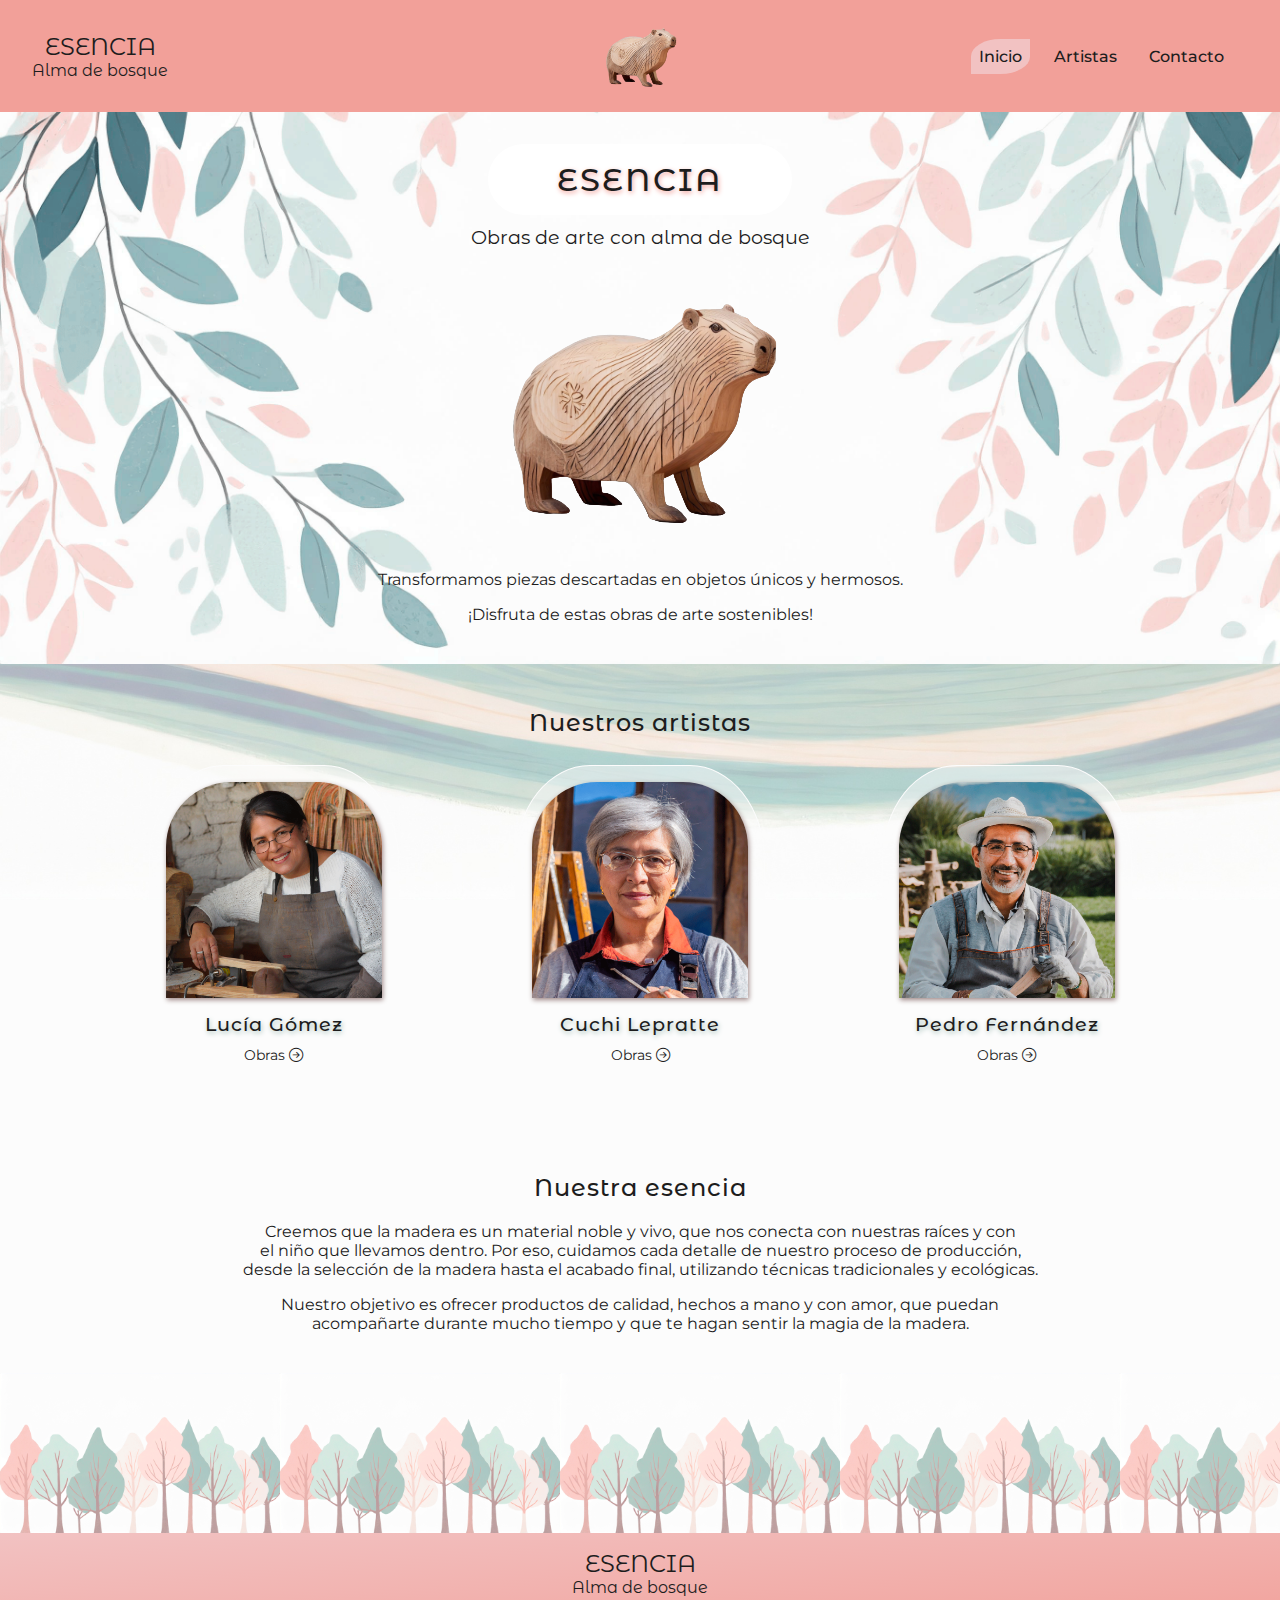
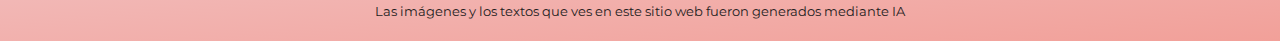
==== index.html @ 6567524f "Mejoras en card de artistas en index" ====
<!DOCTYPE html>
<html lang="es">

<head>
  <meta charset="UTF-8" />
  <meta name="viewport" content="width=device-width, initial-scale=1.0" />
  <title>Esencia | Obras de arte con alma de bosque</title>
  <meta name="theme-color" content="#f2a099"/>
  <meta name="description"
    content="Obras de arte realizadas en madera, creadas por artistas con gran compromiso social y ambiental">
  <meta name="keywords"
    content="esencia, alma de bosque, arte, madera, obras de arte en madera, artistas, cuchi lepratte, lucia gomez, pedro fernandez, madera recuperada, madera reciclada, compromiso con el ambiente, ecología"/>
  <!-- Open Graph -->
  <meta property="og:title" content="Esencia | Obras de arte con alma de bosque"/>
  <meta property="og:description"
    content="Obras de arte realizadas en madera, creadas por artistas con gran compromiso social y ambiental"/>
  <meta property="og:type" content="website" />
  <meta property="og:url" content="" />
  <!-- favicon -->
  <link rel="icon" href="./assets/favicon.ico" type="image/x-icon" />
  <!-- Fuentes -->
  <link rel="preconnect" href="https://fonts.googleapis.com" />
  <link rel="preconnect" href="https://fonts.gstatic.com" crossorigin />
  <link
    href="https://fonts.googleapis.com/css2?family=Montserrat+Alternates:ital,wght@0,100;0,200;0,300;0,400;0,500;0,600;0,700;0,800;0,900;1,100;1,200;1,300;1,400;1,500;1,600;1,700;1,800;1,900&family=Montserrat:ital,wght@0,100..900;1,100..900&display=swap"
    rel="stylesheet" />
  <link rel="stylesheet" href="https://cdn.jsdelivr.net/npm/bootstrap-icons@1.11.3/font/bootstrap-icons.min.css" />
  <!-- CSS -->
  <link rel="stylesheet" href="./css/style.css" />
</head>

<body>
  <!-- Encabezado -->
  <header class="nav">
    <div class="nav-logo-box">
      <a class="nav-logo" href="index.html">
        <span class="nav-logo-marca">ESENCIA</span>
        <span class="nav-logo-slogan">Alma de bosque</span>
      </a>
    </div>
    <!-- Carpincho - Visible solo en md -->
    <img class="nav-carpincho" src="./assets/carpincho2.png" alt="Carpincho de madera" />
    <!-- Encabezado - Menú -->
    <div class="nav-menu-box">
      <div>
        <i class="bi bi-list nav-menu-icon"></i>
        <ul class="nav-menu">
          <li class="nav-menu-item active">
            <a href="index.html">Inicio</a>
          </li>
          <li class="nav-menu-item nav-menu-artistas">
            Artistas
            <ul class="nav-artistas">
              <li class="nav-artistas-item">
                <a href="./pages/luciagomez.html">Lucía Gómez</a>
              </li>
              <li class="nav-artistas-item">
                <a href="./pages/cuchilepratte.html">Cuchi Lepratte</a>
              </li>
              <li class="nav-artistas-item">
                <a href="./pages/pedrofernandez.html">Pedro Fernández</a>
              </li>
            </ul>
          </li>
          <li class="nav-menu-item">
            <a class="" href="./pages/contacto.html">Contacto</a>
          </li>
        </ul>
      </div>
    </div>
  </header>
  <!-- Fin Encabezado -->

  <main>
    <!-- Portada - Logo + carpincho -->
    <section class="index-hero">
      <!-- Logo - Presentación -->
      <h1 class="index-hero-marca">ESENCIA</h1>
      <p class="index-hero-slogan">Obras de arte con alma de bosque</p>
      <img src="./assets/carpincho2.png" alt="Carpincho de madera" class="index-hero-img" />
      <p>Transformamos piezas descartadas en objetos únicos y hermosos.</p>
      <p>¡Disfruta de estas obras de arte sostenibles!</p>
    </section>


    <!-- Nuestros Artistas -->
    <section class="artistas">
      <h2 class="">Nuestros artistas</h2>
      <div class="artistas-container">
        <div class="artista">
          <a href="./pages/luciagomez.html">
            <img src="./assets/artistaLuciaGomez.png" class="artista-img" alt="Retrato de la artista Lucía Gómez" />
            <h3 class="artista-nombre">Lucía Gómez</h3>
            <span class="artista-ver">Obras <i class="bi bi-arrow-right-circle"></i></span>
          </a>
        </div>
        <div class="artista">
          <a href="./pages/cuchilepratte.html">
            <img src="./assets/artistaCuchiLepratte.png" class="artista-img"
              alt="Retrato de la artista Cuchi Lepratte" />
            <h3 class="artista-nombre">Cuchi Lepratte</h3>
            <span class="artista-ver">Obras <i class="bi bi-arrow-right-circle"></i></span>
          </a>
        </div>
        <div class="artista">
          <a href="./pages/pedrofernandez.html ">
            <img src="./assets/artistaPedroFernandez.png" class="artista-img" alt="Retrato de Pedro Fernández" />
            <h3 class="artista-nombre">Pedro Fernández</h3>
            <span class="artista-ver">Obras <i class="bi bi-arrow-right-circle"></i></span>
          </a>
        </div>
      </div>
    </section>

    <!-- Nuestra esencia -->
    <section class="index-esencia">
      <h2>Nuestra esencia</h2>
      <article class="esencia-text-box">
        <p>
          Creemos que la madera es un material noble y vivo, que nos conecta con
          nuestras raíces y con el niño que llevamos dentro. Por eso, cuidamos
          cada detalle de nuestro proceso de producción, desde la selección de
          la madera hasta el acabado final, utilizando técnicas tradicionales y
          ecológicas.
        </p>
        <p>
          Nuestro objetivo es ofrecer productos de calidad, hechos a mano y con
          amor, que puedan acompañarte durante mucho tiempo y que te hagan
          sentir la magia de la madera.
        </p>
      </article>
    </section>
  </main>
  <!-- Footer -->
  <footer class="footer">
    <div class="footer-arboleda" src="./assets/arboles.png" alt="Arboleda"></div>
    <div class="footer-logo">
      <a href="index.html">
        <span class="footer-logo-marca">ESENCIA</span>
        <span class="footer-logo-slogan">Alma de bosque</span>
      </a>
      <p>
        Las imágenes y los textos que ves en este sitio web fueron generados
        mediante IA
      </p>
    </div>
  </footer>
</body>

</html>
---- css/style.css ----
@charset "UTF-8";
/* Variables */
/* Colores */
/* Fuentes */
/* Sombras */
.contacto-form .button, .contacto-form, .contacto-img, .acceso-artista:hover, .acceso-artista-img, .obras .obra-img, .artista-hero .artista-img, .artistas .artista:hover, .artistas .artistas-container .artista-img {
  box-shadow: 1px 2px 5px #9e8786;
}

/* Padding */
.contacto, .acceso, .artista-descripcion, .artista-hero, .index-esencia, .artistas, .index-hero {
  padding: 2em;
}

/* Flexbox */
/* fin variables */
/* REset */
* {
  box-sizing: border-box;
  margin: 0;
  padding: 0;
}

body {
  font-family: Montserrat, sans-serif;
  background-color: #fcfcfc;
  color: #1d1d1d;
}

a {
  text-decoration: none;
  color: #1d1d1d;
}

li {
  list-style-type: none;
}

img {
  width: 100%;
}

/* fin Reset */
h1 {
  font-family: "Montserrat Alternates", sans-serif;
  font-size: 2em;
  letter-spacing: 2px;
  font-weight: 500;
  text-shadow: 1px 2px 5px #f2a099;
  padding: 0.5em 1em;
}

h2 {
  font-family: "Montserrat Alternates", sans-serif;
  font-size: 1.5em;
  letter-spacing: 1px;
  font-weight: 500;
  padding: 0.5em;
}

h3 {
  font-family: "Montserrat Alternates", sans-serif;
  font-size: 1.2em;
  letter-spacing: 1px;
  font-weight: 500;
  padding: 0.5em;
  text-shadow: 1px 2px 5px #a4bfb8;
}

p {
  font-family: Montserrat, sans-serif;
  font-size: 1em;
  letter-spacing: 0;
  font-weight: normal;
  max-width: 80ch;
  text-align: center;
  text-wrap: balance;
  margin-inline: auto;
  padding: 0.5em;
}

.nav {
  background-color: #f2a099;
  display: grid;
  align-items: center;
  grid-template-columns: repeat(2, 1fr);
  padding: 1em;
}
.nav-logo {
  text-align: center;
  float: left;
  margin-left: 1em;
}
.nav-logo-marca {
  font-family: "Montserrat Alternates", sans-serif;
  font-size: 1.5em;
  display: block;
}
.nav-logo-slogan {
  font-family: "Montserrat Alternates", sans-serif;
}
.nav-carpincho {
  display: none;
}
.nav-menu-box {
  display: flex;
  flex-direction: row;
  flex-wrap: wrap;
  justify-content: end;
  gap: 2em;
  width: 100%;
}
.nav-menu-box > div {
  width: max-content;
  position: relative;
  margin-right: 1em;
}
.nav-menu-icon {
  font-size: 2.5em;
  cursor: pointer;
}
.nav-menu {
  border: #fcfcfc 1px solid;
  border-radius: 10px;
  background-color: #f2c2c2;
  padding: 1em;
  display: none;
  flex-direction: column;
  gap: 1em;
  position: absolute;
  top: 1.5em;
  right: 1em;
  z-index: 100;
  width: 200px;
}
.nav-menu .nav-artistas-item {
  font-size: 0.9em;
  padding: 0.5em;
}
.nav .nav-menu-item:not(.active) a:hover,
.nav .nav-artistas-item:not(.active) a:hover {
  text-decoration: underline;
  text-underline-offset: 5px;
  text-decoration-thickness: 4px;
  text-decoration-color: #f2a099;
}

.nav-menu-box > div:hover .nav-menu {
  display: flex;
}

/* fin Header-Menu */
.footer {
  text-align: center;
}
.footer-arboleda {
  height: 10em;
  background-image: url(../assets/arboles.png);
  background-size: contain;
  background-repeat: repeat;
}
.footer-logo {
  background: linear-gradient(to bottom right, #f2c2c2, #f2a099);
  padding: 1em;
  /* Fin Footer - Logo */
}
.footer-logo-marca {
  font-family: "Montserrat Alternates", sans-serif;
  font-size: 1.5em;
  display: block;
}
.footer-logo-slogan {
  font-family: "Montserrat Alternates", sans-serif;
}
.footer-logo > p {
  font-size: 0.8em;
  padding-top: 0.5em;
}

/* Fin Footer */
/* Index */
.index-hero {
  background-image: url(../assets/fondoRamas.png);
  background-size: cover;
  background-position: bottom;
  text-align: center;
}
.index-hero-marca {
  background-color: white;
  border-radius: 50px;
  width: 25%;
  min-width: 250px;
  margin-inline: auto;
}
.index-hero-slogan {
  font-family: "Montserrat Alternates", sans-serif;
  font-size: 1.2em;
  padding: 0.5em;
}
.index-hero-img {
  width: 300px;
  max-width: 300px;
  margin-inline: auto;
}

.index-hero-img:hover {
  transform: rotate(360deg);
  transition-duration: 0.8s;
}

/* fin Index-Main */
.artistas {
  background-image: url(../assets/fondoMadera.jpg);
  background-size: cover;
  background-attachment: fixed;
  background-position: center;
  text-align: center;
}
.artistas .artistas-container {
  display: flex;
  flex-wrap: wrap;
  justify-content: space-evenly;
  gap: 1em;
  padding: 1em;
  max-width: 1400px;
  margin-inline: auto;
}
.artistas .artistas-container .artista {
  padding: 1em;
  border: 1px solid #fcfcfc;
  background-color: rgba(252, 252, 252, 0.5);
  border-top-left-radius: 30%;
  border-top-right-radius: 30%;
  max-width: 250px;
}
.artistas .artistas-container .artista-img {
  border-top-left-radius: 30%;
  border-top-right-radius: 30%;
}
.artistas .artistas-container .artista-ver {
  font-size: 0.9em;
}

/* fin Index Nuestros Artistas */
.index-esencia {
  text-align: center;
}

/* fin Index - Nuestra esencia */
/* Páginas artistas */
.artista-hero {
  background-image: url(../assets/fondoHojas.png);
  background-size: cover;
}
.artista-hero .artista {
  display: flex;
  flex-direction: column;
  align-items: center;
  text-align: center;
  min-width: 300px;
  max-width: 450px;
  padding: 1em;
  margin: 80px auto 0 auto;
  border-radius: 24px;
  background-color: rgba(164, 191, 184, 0.15);
  backdrop-filter: blur(3px);
  border: 1.5px solid rgba(164, 191, 184, 0.1);
}
.artista-hero .artista-img {
  max-width: 100%;
  object-fit: cover;
  margin: -100px 0 30px 0;
  border-radius: 100%;
}
.artista-hero .artista-datos {
  padding-bottom: 1em;
}
.artista-hero .artista-datos-nombre {
  padding: 0;
}
.artista-hero .artista-datos-contacto {
  padding-top: 1em;
}
.artista-hero .artista-datos-contacto span {
  color: #a4bfb8;
  font-size: 1.2em;
}
.artista-hero .artista-datos-contacto li {
  padding: 0.5em;
}

/* Fin Artista Hero */
.artista-descripcion p {
  padding: 8px;
}

/* Fin Artista descripción */
.obras {
  margin-inline: auto;
  padding: 2em 0;
  width: 100%;
  text-align: center;
}
.obras-container {
  display: flex;
  flex-wrap: wrap;
  justify-content: center;
  gap: 4vw;
  background: radial-gradient(#fcfcfc, #f2f2f2, #a4bfb8);
  padding: 32px 0;
  border-radius: 16px;
}
.obras .obra {
  position: relative;
  max-width: 300px;
  max-height: 300px;
}
.obras .obra-img {
  width: 100%;
  border-radius: 8px;
  view-timeline-name: --image;
  view-timeline-axis: block;
  animation-timeline: --image;
  animation-name: show-obras;
  animation-range: entry 25% cover 30%;
  animation-fill-mode: both;
}
.obras .obra-datos {
  width: 100%;
  text-align: center;
  background-color: rgba(242, 160, 153, 0.7);
  position: absolute;
  bottom: -20px;
  padding: 0.5em;
  color: #fcfcfc;
  display: block;
  opacity: 0;
  border-radius: 8px;
  transition: all 0.5 ease-in-out;
}
.obras .obra:hover .obra-datos {
  opacity: 1;
  display: block;
  bottom: 0;
  transition-duration: 0.5s;
}

@keyframes show-obras {
  from {
    opacity: 0;
    scale: 25%;
  }
  to {
    opacity: 1;
    scale: 100%;
  }
}
/* Fin Galería de obras */
.acceso {
  text-align: center;
}
.acceso-box {
  margin-inline: auto;
  padding: 1em;
  min-width: 300px;
  max-width: 600px;
  display: flex;
  flex-wrap: wrap;
  justify-content: space-around;
  gap: 1em;
}
.acceso-artista {
  max-width: 200px;
  padding: 1em;
  border-top-left-radius: 30%;
  border-top-right-radius: 30%;
}
.acceso-artista-img {
  width: 100%;
  border-radius: 100%;
}

/* Fin Acceso a otros artistas */
/* Fin Página Artistas */
/* Página Contacto */
.contacto {
  background-image: url(../assets/fondoRamas.png);
  background-size: contain;
  background-repeat: no-repeat;
  display: flex;
  flex-direction: column;
  align-items: center;
  gap: 2em;
  padding: 1em;
}
.contacto-img {
  border-radius: 100%;
  max-width: 250px;
}
.contacto-img:hover {
  transform: rotate(360deg);
  transition-duration: 1s;
}
.contacto-redes {
  display: flex;
  flex-direction: column;
  justify-content: space-around;
  gap: 0.5em;
}
.contacto-redes .bi {
  color: #a4bfb8;
}
.contacto-form {
  display: flex;
  flex-direction: column;
  padding: 1em;
  background-color: #fcfcfc;
  border: 1px solid #a4bfb8;
  border-radius: 5px;
  min-width: 300px;
}
.contacto-form label {
  display: block;
  padding: 8px 0 8px 0;
}
.contacto-form input {
  border: 1px solid #a4bfb8;
  min-width: 80px;
  width: 100%;
  padding: 8px;
}
.contacto-form input:focus {
  outline: 1px solid #54726a;
}
.contacto-form textarea {
  border: 1px solid #a4bfb8;
  width: 100%;
  min-height: 124px;
  padding: 8px;
}
.contacto-form textarea:focus {
  outline: 1px solid #54726a;
}
.contacto-form .button {
  height: 32px;
  background-color: #a4bfb8;
  border: none;
  margin: 16px auto 8px auto;
  width: 50%;
}

/* Fin Página Contacto */
@media (min-width: 768px) {
  .nav {
    grid-template-columns: 3fr 1fr 3fr;
  }
  .nav-carpincho {
    display: block;
    width: 80px;
    justify-self: center;
  }
  .nav-menu-icon {
    display: none;
  }
  .nav-menu {
    border: none;
    border-radius: 0;
    background-color: inherit;
    padding: 0;
    display: flex;
    flex-direction: row;
    align-items: center;
    justify-content: flex-end;
    position: relative;
    top: 0;
    right: 0;
    align-self: start;
    margin-right: 1em;
    font-weight: 500;
  }
  .nav-menu-item {
    padding: 8px;
    margin-inline: auto;
  }
  .nav-menu-item a {
    background-color: transparent;
  }
  .nav .nav-artistas {
    display: none;
    font-size: 1rem;
    padding: 8px;
    flex-direction: column;
    position: absolute;
    gap: 8px;
    background-color: #f2a099;
    border: 1px solid #f2c2c2;
    border-radius: 10%;
    width: max-content;
  }
  .nav .nav-artistas-item {
    padding: 4px;
  }
  .active {
    background-color: #f2c2c2;
    border-top-left-radius: 50%;
    border-bottom-right-radius: 50%;
  }
  .nav-menu-item,
  .nav-artistas-item {
    position: relative;
  }
  .nav-menu-item:not(.active):hover::before,
  .nav-artistas-item:not(.active):hover::before {
    content: "";
    position: absolute;
    bottom: 0;
    left: 0;
    right: 0;
    margin-inline: auto;
    border-bottom: 3px solid #f2c2c2;
    width: 100%;
  }
  .nav-menu-artistas:hover .nav-artistas {
    display: flex;
  }
  /* Fin Nav - Menú */
  /* Fin Header*/
  /* Página Artistas */
  .artista-hero .artista {
    flex-direction: row;
    width: max-content;
    min-width: 600px;
    max-width: 800px;
    padding: 24px;
    margin: 0 auto;
    position: relative;
    left: 40px;
  }
  .artista-hero .artista-img {
    max-width: 300px;
    margin: 0 0 0 -80px;
    border-radius: 24px;
  }
  .artista-hero .artista-datos {
    padding: 0 24px 0 24px;
    text-align: start;
  }
  .obras-container {
    width: 80vw;
    padding: 32px;
    margin: 0 auto;
  }
  .contacto {
    background-size: cover;
    background-position: bottom;
  }
}

/*# sourceMappingURL=style.css.map */
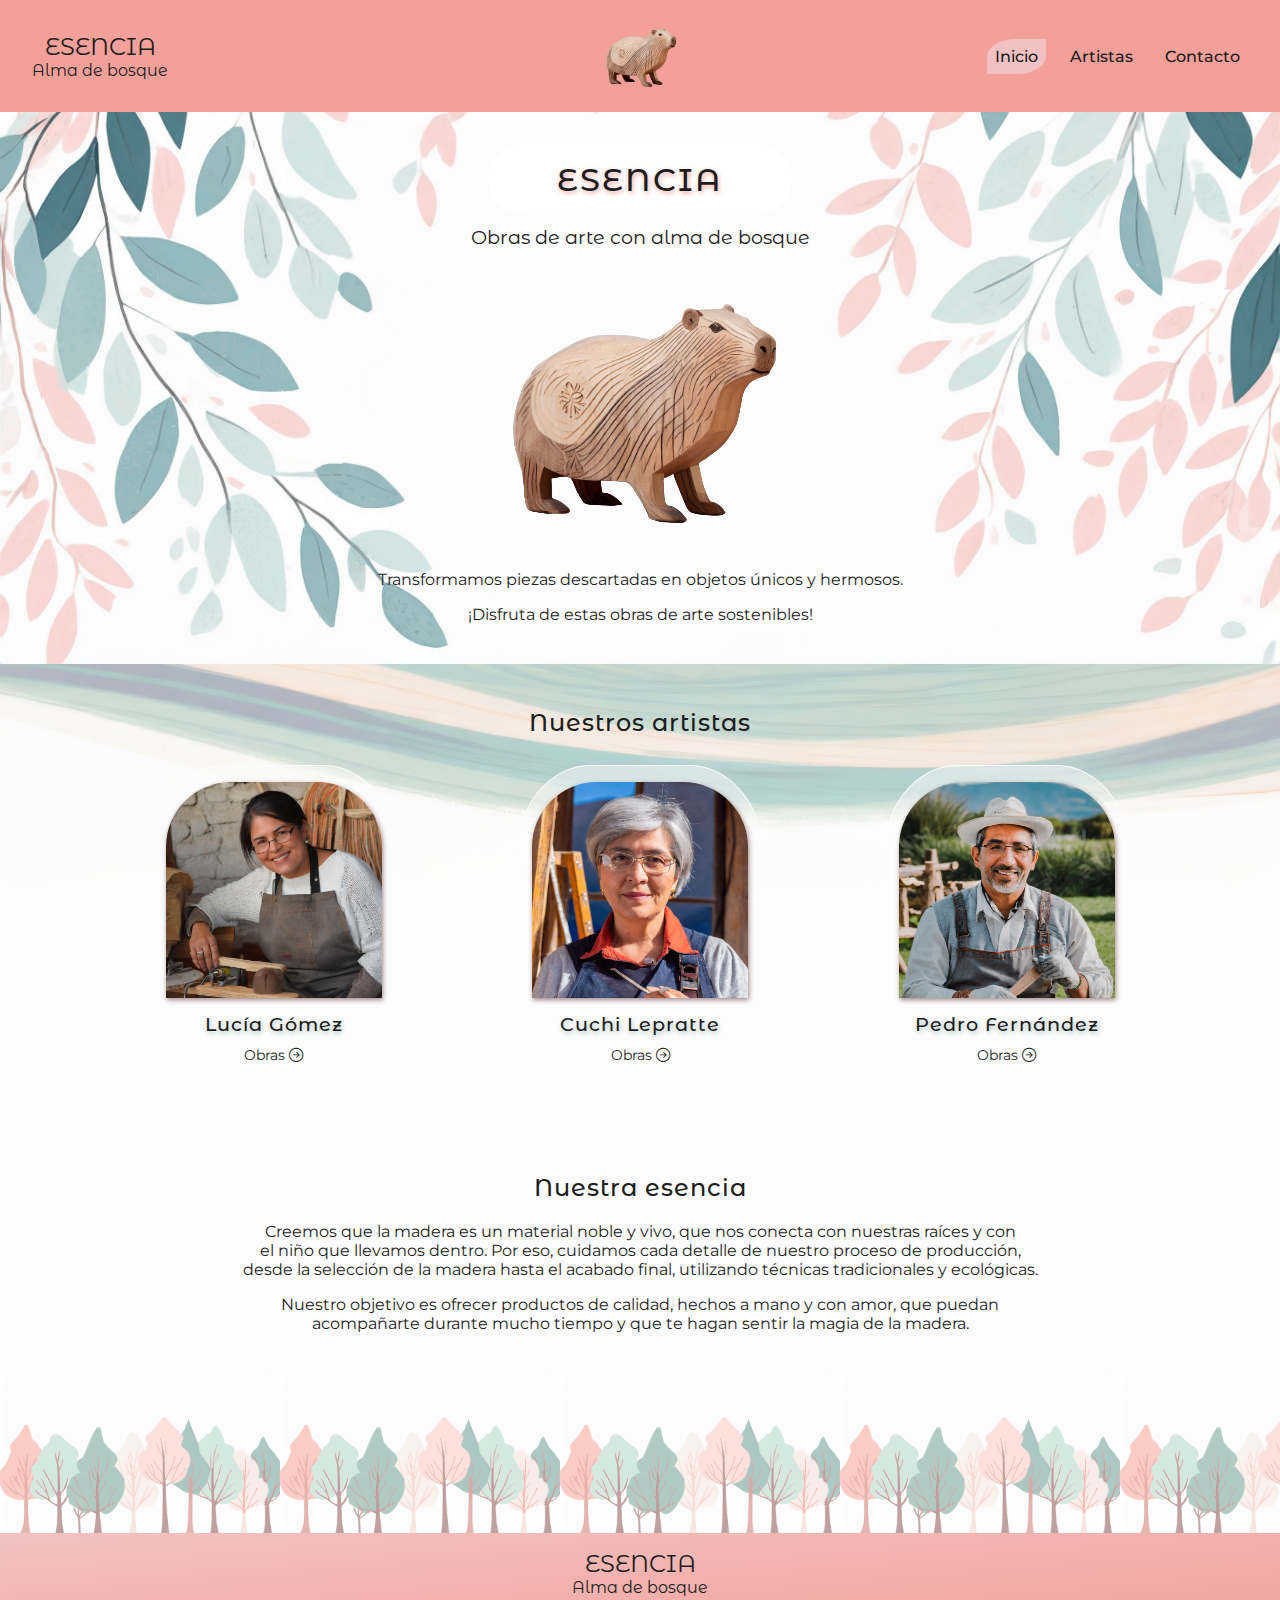
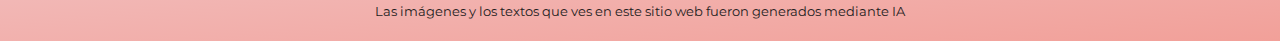
==== commit 74b3f2b9: "Se modificó el menú en versión mobile" ====
--- a/index.html
+++ b/index.html
@@ -42,8 +42,9 @@
     <img class="nav-carpincho" src="./assets/carpincho2.png" alt="Carpincho de madera" />
     <!-- Encabezado - Menú -->
     <div class="nav-menu-box">
-      <div>
-        <i class="bi bi-list nav-menu-icon"></i>
+        <label class="bi bi-list nav-menu-icon" for="menu">
+        </label>
+        <input type="checkbox" id="menu" class="nav-menu-show">
         <ul class="nav-menu">
           <li class="nav-menu-item active">
             <a href="index.html">Inicio</a>
@@ -66,7 +67,6 @@
             <a class="" href="./pages/contacto.html">Contacto</a>
           </li>
         </ul>
-      </div>
     </div>
   </header>
   <!-- Fin Encabezado -->
--- a/css/style.css
+++ b/css/style.css
@@ -110,14 +110,15 @@
   gap: 2em;
   width: 100%;
 }
-.nav-menu-box > div {
-  width: max-content;
-  position: relative;
-  margin-right: 1em;
-}
 .nav-menu-icon {
   font-size: 2.5em;
   cursor: pointer;
+}
+.nav-menu-show {
+  display: none;
+}
+.nav-menu-show:checked + .nav-menu {
+  display: flex;
 }
 .nav-menu {
   border: #fcfcfc 1px solid;
@@ -128,8 +129,8 @@
   flex-direction: column;
   gap: 1em;
   position: absolute;
-  top: 1.5em;
-  right: 1em;
+  top: 3.5em;
+  right: 0.5em;
   z-index: 100;
   width: 200px;
 }
@@ -143,10 +144,6 @@
   text-underline-offset: 5px;
   text-decoration-thickness: 4px;
   text-decoration-color: #f2a099;
-}
-
-.nav-menu-box > div:hover .nav-menu {
-  display: flex;
 }
 
 /* fin Header-Menu */
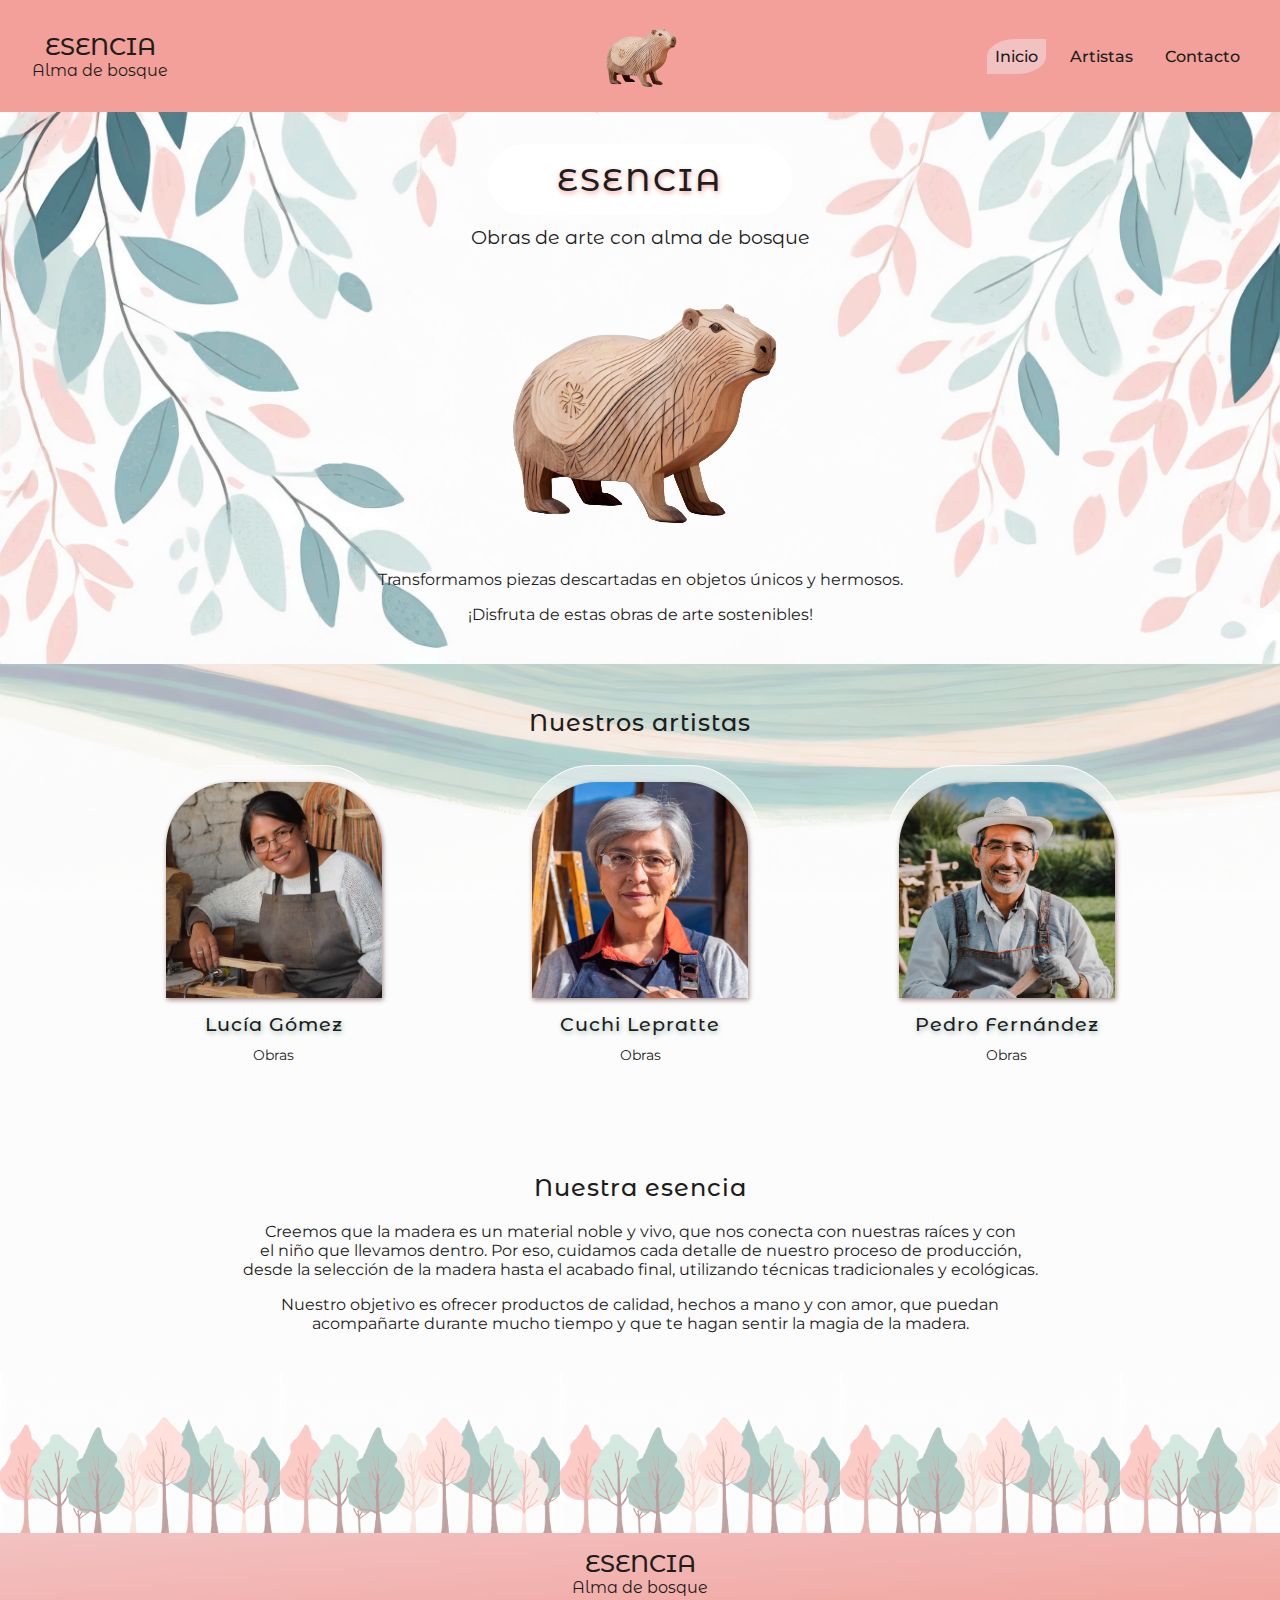
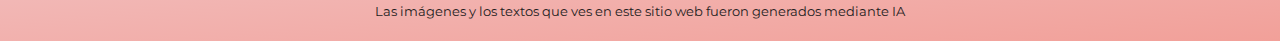
==== commit e174c9c0: "Se optimizaron imágenes. Se agregaron iconos svg" ====
--- a/index.html
+++ b/index.html
@@ -2,31 +2,30 @@
 <html lang="es">
 
 <head>
-  <meta charset="UTF-8" />
-  <meta name="viewport" content="width=device-width, initial-scale=1.0" />
+  <meta charset="UTF-8">
+  <meta name="viewport" content="width=device-width, initial-scale=1.0">
   <title>Esencia | Obras de arte con alma de bosque</title>
-  <meta name="theme-color" content="#f2a099"/>
+  <meta name="theme-color" content="#f2a099">
   <meta name="description"
     content="Obras de arte realizadas en madera, creadas por artistas con gran compromiso social y ambiental">
   <meta name="keywords"
-    content="esencia, alma de bosque, arte, madera, obras de arte en madera, artistas, cuchi lepratte, lucia gomez, pedro fernandez, madera recuperada, madera reciclada, compromiso con el ambiente, ecología"/>
+    content="esencia, alma de bosque, arte, madera, obras de arte en madera, artistas, cuchi lepratte, lucia gomez, pedro fernandez, madera recuperada, madera reciclada, compromiso con el ambiente, ecología">
   <!-- Open Graph -->
-  <meta property="og:title" content="Esencia | Obras de arte con alma de bosque"/>
+  <meta property="og:title" content="Esencia | Obras de arte con alma de bosque">
   <meta property="og:description"
-    content="Obras de arte realizadas en madera, creadas por artistas con gran compromiso social y ambiental"/>
-  <meta property="og:type" content="website" />
-  <meta property="og:url" content="" />
+    content="Obras de arte realizadas en madera, creadas por artistas con gran compromiso social y ambiental">
+  <meta property="og:type" content="website">
+  <meta property="og:url" content="">
   <!-- favicon -->
-  <link rel="icon" href="./assets/favicon.ico" type="image/x-icon" />
+  <link rel="icon" href="./assets/favicon.ico" type="image/x-icon">
   <!-- Fuentes -->
-  <link rel="preconnect" href="https://fonts.googleapis.com" />
-  <link rel="preconnect" href="https://fonts.gstatic.com" crossorigin />
+  <link rel="preconnect" href="https://fonts.googleapis.com">
+  <link rel="preconnect" href="https://fonts.gstatic.com" crossorigin>
   <link
     href="https://fonts.googleapis.com/css2?family=Montserrat+Alternates:ital,wght@0,100;0,200;0,300;0,400;0,500;0,600;0,700;0,800;0,900;1,100;1,200;1,300;1,400;1,500;1,600;1,700;1,800;1,900&family=Montserrat:ital,wght@0,100..900;1,100..900&display=swap"
-    rel="stylesheet" />
-  <link rel="stylesheet" href="https://cdn.jsdelivr.net/npm/bootstrap-icons@1.11.3/font/bootstrap-icons.min.css" />
+    rel="stylesheet">
   <!-- CSS -->
-  <link rel="stylesheet" href="./css/style.css" />
+  <link rel="stylesheet" href="./css/style.css">
 </head>
 
 <body>
@@ -39,34 +38,37 @@
       </a>
     </div>
     <!-- Carpincho - Visible solo en md -->
-    <img class="nav-carpincho" src="./assets/carpincho2.png" alt="Carpincho de madera" />
+    <img class="nav-carpincho" src="./assets/img/carpincho2.png" alt="Carpincho de madera">
     <!-- Encabezado - Menú -->
     <div class="nav-menu-box">
-        <label class="bi bi-list nav-menu-icon" for="menu">
-        </label>
-        <input type="checkbox" id="menu" class="nav-menu-show">
-        <ul class="nav-menu">
-          <li class="nav-menu-item active">
-            <a href="index.html">Inicio</a>
-          </li>
-          <li class="nav-menu-item nav-menu-artistas">
-            Artistas
-            <ul class="nav-artistas">
-              <li class="nav-artistas-item">
-                <a href="./pages/luciagomez.html">Lucía Gómez</a>
-              </li>
-              <li class="nav-artistas-item">
-                <a href="./pages/cuchilepratte.html">Cuchi Lepratte</a>
-              </li>
-              <li class="nav-artistas-item">
-                <a href="./pages/pedrofernandez.html">Pedro Fernández</a>
-              </li>
-            </ul>
-          </li>
-          <li class="nav-menu-item">
-            <a class="" href="./pages/contacto.html">Contacto</a>
-          </li>
-        </ul>
+      <input type="checkbox" id="menu" class="nav-menu-show">
+      <label class="nav-menu-icon" for="menu">
+        <span class="linea-1"></span>
+        <span class="linea-2"></span>
+        <span class="linea-3"></span>
+      </label>
+      <ul class="nav-menu">
+        <li class="nav-menu-item active">
+          <a href="index.html">Inicio</a>
+        </li>
+        <li class="nav-menu-item nav-menu-artistas">
+          Artistas
+          <ul class="nav-artistas">
+            <li class="nav-artistas-item">
+              <a href="./pages/luciagomez.html">Lucía Gómez</a>
+            </li>
+            <li class="nav-artistas-item">
+              <a href="./pages/cuchilepratte.html">Cuchi Lepratte</a>
+            </li>
+            <li class="nav-artistas-item">
+              <a href="./pages/pedrofernandez.html">Pedro Fernández</a>
+            </li>
+          </ul>
+        </li>
+        <li class="nav-menu-item">
+          <a class="" href="./pages/contacto.html">Contacto</a>
+        </li>
+      </ul>
     </div>
   </header>
   <!-- Fin Encabezado -->
@@ -77,11 +79,10 @@
       <!-- Logo - Presentación -->
       <h1 class="index-hero-marca">ESENCIA</h1>
       <p class="index-hero-slogan">Obras de arte con alma de bosque</p>
-      <img src="./assets/carpincho2.png" alt="Carpincho de madera" class="index-hero-img" />
+      <img src="./assets/img/carpincho2.png" alt="Carpincho de madera" class="index-hero-img">
       <p>Transformamos piezas descartadas en objetos únicos y hermosos.</p>
       <p>¡Disfruta de estas obras de arte sostenibles!</p>
     </section>
-
 
     <!-- Nuestros Artistas -->
     <section class="artistas">
@@ -89,22 +90,23 @@
       <div class="artistas-container">
         <div class="artista">
           <a href="./pages/luciagomez.html">
-            <img src="./assets/artistaLuciaGomez.png" class="artista-img" alt="Retrato de la artista Lucía Gómez" />
+            <img src="./assets/artistas/artistaLuciaGomez.png" class="artista-img"
+              alt="Retrato de la artista Lucía Gómez">
             <h3 class="artista-nombre">Lucía Gómez</h3>
             <span class="artista-ver">Obras <i class="bi bi-arrow-right-circle"></i></span>
           </a>
         </div>
         <div class="artista">
           <a href="./pages/cuchilepratte.html">
-            <img src="./assets/artistaCuchiLepratte.png" class="artista-img"
-              alt="Retrato de la artista Cuchi Lepratte" />
+            <img src="./assets/artistas/artistaCuchiLepratte.png" class="artista-img"
+              alt="Retrato de la artista Cuchi Lepratte">
             <h3 class="artista-nombre">Cuchi Lepratte</h3>
             <span class="artista-ver">Obras <i class="bi bi-arrow-right-circle"></i></span>
           </a>
         </div>
         <div class="artista">
           <a href="./pages/pedrofernandez.html ">
-            <img src="./assets/artistaPedroFernandez.png" class="artista-img" alt="Retrato de Pedro Fernández" />
+            <img src="./assets/artistas/artistaPedroFernandez.png" class="artista-img" alt="Retrato de Pedro Fernández">
             <h3 class="artista-nombre">Pedro Fernández</h3>
             <span class="artista-ver">Obras <i class="bi bi-arrow-right-circle"></i></span>
           </a>
@@ -114,18 +116,18 @@
 
     <!-- Nuestra esencia -->
     <section class="index-esencia">
-      <h2>Nuestra esencia</h2>
       <article class="esencia-text-box">
+        <h2>Nuestra esencia</h2>
         <p>
-          Creemos que la madera es un material noble y vivo, que nos conecta con
-          nuestras raíces y con el niño que llevamos dentro. Por eso, cuidamos
-          cada detalle de nuestro proceso de producción, desde la selección de
-          la madera hasta el acabado final, utilizando técnicas tradicionales y
-          ecológicas.
+          Creemos que la madera es un material noble y vivo, que nos conecta
+          con nuestras raíces y con el niño que llevamos dentro. Por eso,
+          cuidamos cada detalle de nuestro proceso de producción, desde la
+          selección de la madera hasta el acabado final, utilizando técnicas
+          tradicionales y ecológicas.
         </p>
         <p>
-          Nuestro objetivo es ofrecer productos de calidad, hechos a mano y con
-          amor, que puedan acompañarte durante mucho tiempo y que te hagan
+          Nuestro objetivo es ofrecer productos de calidad, hechos a mano y
+          con amor, que puedan acompañarte durante mucho tiempo y que te hagan
           sentir la magia de la madera.
         </p>
       </article>
@@ -133,7 +135,7 @@
   </main>
   <!-- Footer -->
   <footer class="footer">
-    <div class="footer-arboleda" src="./assets/arboles.png" alt="Arboleda"></div>
+    <div class="footer-arboleda"> </div>
     <div class="footer-logo">
       <a href="index.html">
         <span class="footer-logo-marca">ESENCIA</span>
--- a/css/style.css
+++ b/css/style.css
@@ -85,6 +85,7 @@
   align-items: center;
   grid-template-columns: repeat(2, 1fr);
   padding: 1em;
+  /* Flexbox */
 }
 .nav-logo {
   text-align: center;
@@ -94,6 +95,7 @@
 .nav-logo-marca {
   font-family: "Montserrat Alternates", sans-serif;
   font-size: 1.5em;
+  font-weight: 500;
   display: block;
 }
 .nav-logo-slogan {
@@ -111,28 +113,65 @@
   width: 100%;
 }
 .nav-menu-icon {
-  font-size: 2.5em;
   cursor: pointer;
+  width: 2em;
+  height: 2em;
+  position: relative;
+  display: flex;
+  flex-direction: column;
+  align-items: center;
+  justify-content: space-around;
+  gap: 0;
+}
+.nav-menu-icon span {
+  border-radius: 5px;
+  background-color: #1d1d1d;
+  display: block;
+  width: 100%;
+  height: 3px;
+  transform-origin: left;
+  animation-duration: 1s;
+  animation-fill-mode: forwards;
 }
 .nav-menu-show {
   display: none;
 }
-.nav-menu-show:checked + .nav-menu {
-  display: flex;
+.nav-menu-show:checked ~ .nav-menu-icon .linea-1 {
+  animation-name: linea1-animacion;
+}
+.nav-menu-show:checked ~ .nav-menu-icon > .linea-2 {
+  animation-name: linea2-animacion;
+}
+.nav-menu-show:checked ~ .nav-menu-icon > .linea-3 {
+  animation-name: linea3-animacion;
+}
+.nav-menu-show:checked ~ .nav-menu {
+  clip-path: polygon(0 0%, 100% 0, 100% 100%, 0% 100%);
+}
+.nav-menu-show:not(:checked) ~ .nav-menu-icon .linea-1 {
+  animation-name: linea1-animacion-close;
+}
+.nav-menu-show:not(:checked) ~ .nav-menu-icon > .linea-2 {
+  animation-name: linea2-animacion-close;
+}
+.nav-menu-show:not(:checked) ~ .nav-menu-icon > .linea-3 {
+  animation-name: linea3-animacion-close;
 }
 .nav-menu {
   border: #fcfcfc 1px solid;
   border-radius: 10px;
   background-color: #f2c2c2;
   padding: 1em;
-  display: none;
+  display: flex;
   flex-direction: column;
   gap: 1em;
   position: absolute;
-  top: 3.5em;
-  right: 0.5em;
-  z-index: 100;
+  top: 4em;
+  right: 1em;
   width: 200px;
+  z-index: 1;
+  clip-path: polygon(100% 0, 100% 0, 100% 100%, 100% 100%);
+  transition: clip-path 0.5s ease-in;
 }
 .nav-menu .nav-artistas-item {
   font-size: 0.9em;
@@ -146,13 +185,53 @@
   text-decoration-color: #f2a099;
 }
 
+@keyframes linea1-animacion {
+  50%, 100% {
+    transform: rotate(45deg);
+  }
+}
+@keyframes linea2-animacion {
+  20%, 100% {
+    opacity: 0;
+    width: 0;
+  }
+}
+@keyframes linea3-animacion {
+  50%, 100% {
+    transform: rotate(-45deg);
+  }
+}
+@keyframes linea1-animacion-close {
+  0%, 50% {
+    transform: rotate(45deg);
+  }
+  50%, 100% {
+    transform: rotate(0deg);
+  }
+}
+@keyframes linea2-animacion-close {
+  0%, 50% {
+    opacity: 0;
+  }
+  50%, 100% {
+    opacity: 1;
+  }
+}
+@keyframes linea3-animacion-close {
+  0%, 50% {
+    transform: rotate(-45deg);
+  }
+  50%, 100% {
+    transform: rotate(0deg);
+  }
+}
 /* fin Header-Menu */
 .footer {
   text-align: center;
 }
 .footer-arboleda {
   height: 10em;
-  background-image: url(../assets/arboles.png);
+  background-image: url(../assets/img/arboles.png);
   background-size: contain;
   background-repeat: repeat;
 }
@@ -165,6 +244,7 @@
   font-family: "Montserrat Alternates", sans-serif;
   font-size: 1.5em;
   display: block;
+  font-weight: 500;
 }
 .footer-logo-slogan {
   font-family: "Montserrat Alternates", sans-serif;
@@ -177,7 +257,7 @@
 /* Fin Footer */
 /* Index */
 .index-hero {
-  background-image: url(../assets/fondoRamas.png);
+  background-image: url(../assets/img/fondoRamas.png);
   background-size: cover;
   background-position: bottom;
   text-align: center;
@@ -207,7 +287,7 @@
 
 /* fin Index-Main */
 .artistas {
-  background-image: url(../assets/fondoMadera.jpg);
+  background-image: url(../assets/img/fondoMadera.jpg);
   background-size: cover;
   background-attachment: fixed;
   background-position: center;
@@ -229,6 +309,7 @@
   border-top-left-radius: 30%;
   border-top-right-radius: 30%;
   max-width: 250px;
+  transition: all 0.5s ease;
 }
 .artistas .artistas-container .artista-img {
   border-top-left-radius: 30%;
@@ -246,7 +327,7 @@
 /* fin Index - Nuestra esencia */
 /* Páginas artistas */
 .artista-hero {
-  background-image: url(../assets/fondoHojas.png);
+  background-image: url(../assets/img/fondoHojas.png);
   background-size: cover;
 }
 .artista-hero .artista {
@@ -278,12 +359,19 @@
 .artista-hero .artista-datos-contacto {
   padding-top: 1em;
 }
+.artista-hero .artista-datos-contacto .icon {
+  width: 1.2em;
+  fill: #a4bfb8;
+}
 .artista-hero .artista-datos-contacto span {
   color: #a4bfb8;
   font-size: 1.2em;
 }
 .artista-hero .artista-datos-contacto li {
   padding: 0.5em;
+}
+.artista-hero .artista-datos-contacto li:hover {
+  text-shadow: 1px 2px 5px #a4bfb8;
 }
 
 /* Fin Artista Hero */
@@ -371,6 +459,7 @@
   padding: 1em;
   border-top-left-radius: 30%;
   border-top-right-radius: 30%;
+  transition: all 0.5s ease;
 }
 .acceso-artista-img {
   width: 100%;
@@ -381,7 +470,7 @@
 /* Fin Página Artistas */
 /* Página Contacto */
 .contacto {
-  background-image: url(../assets/fondoRamas.png);
+  background-image: url(../assets/img/fondoRamas.png);
   background-size: contain;
   background-repeat: no-repeat;
   display: flex;
@@ -404,8 +493,12 @@
   justify-content: space-around;
   gap: 0.5em;
 }
-.contacto-redes .bi {
-  color: #a4bfb8;
+.contacto-redes .icon {
+  width: 1em;
+  fill: #a4bfb8;
+}
+.contacto-redes li:hover {
+  text-shadow: 1px 2px 5px #a4bfb8;
 }
 .contacto-form {
   display: flex;
@@ -444,6 +537,11 @@
   border: none;
   margin: 16px auto 8px auto;
   width: 50%;
+  transition: all 1s ease;
+}
+.contacto-form .button:hover {
+  box-shadow: 2px 4px 10px #9e8786;
+  background-color: #f2a099;
 }
 
 /* Fin Página Contacto */
@@ -458,6 +556,9 @@
   }
   .nav-menu-icon {
     display: none;
+  }
+  .nav .nav-menu-show:not(:checked) ~ .nav-menu {
+    clip-path: none;
   }
   .nav-menu {
     border: none;
@@ -474,6 +575,7 @@
     align-self: start;
     margin-right: 1em;
     font-weight: 500;
+    width: auto;
   }
   .nav-menu-item {
     padding: 8px;
@@ -483,19 +585,26 @@
     background-color: transparent;
   }
   .nav .nav-artistas {
-    display: none;
-    font-size: 1rem;
+    display: flex;
+    flex-direction: column;
+    gap: 8px;
+    font-size: 1em;
     padding: 8px;
-    flex-direction: column;
     position: absolute;
-    gap: 8px;
+    top: 40px;
     background-color: #f2a099;
     border: 1px solid #f2c2c2;
-    border-radius: 10%;
+    border-top-left-radius: 10%;
+    border-bottom-right-radius: 10%;
     width: max-content;
+    clip-path: polygon(0 0, 100% 0, 100% 0, 0 0);
+    transition: clip-path 0.5s ease-in-out;
   }
   .nav .nav-artistas-item {
     padding: 4px;
+  }
+  .nav-menu-artistas:hover .nav-artistas {
+    clip-path: polygon(0 0, 100% 0, 100% 100%, 0% 100%);
   }
   .active {
     background-color: #f2c2c2;
@@ -516,9 +625,6 @@
     margin-inline: auto;
     border-bottom: 3px solid #f2c2c2;
     width: 100%;
-  }
-  .nav-menu-artistas:hover .nav-artistas {
-    display: flex;
   }
   /* Fin Nav - Menú */
   /* Fin Header*/
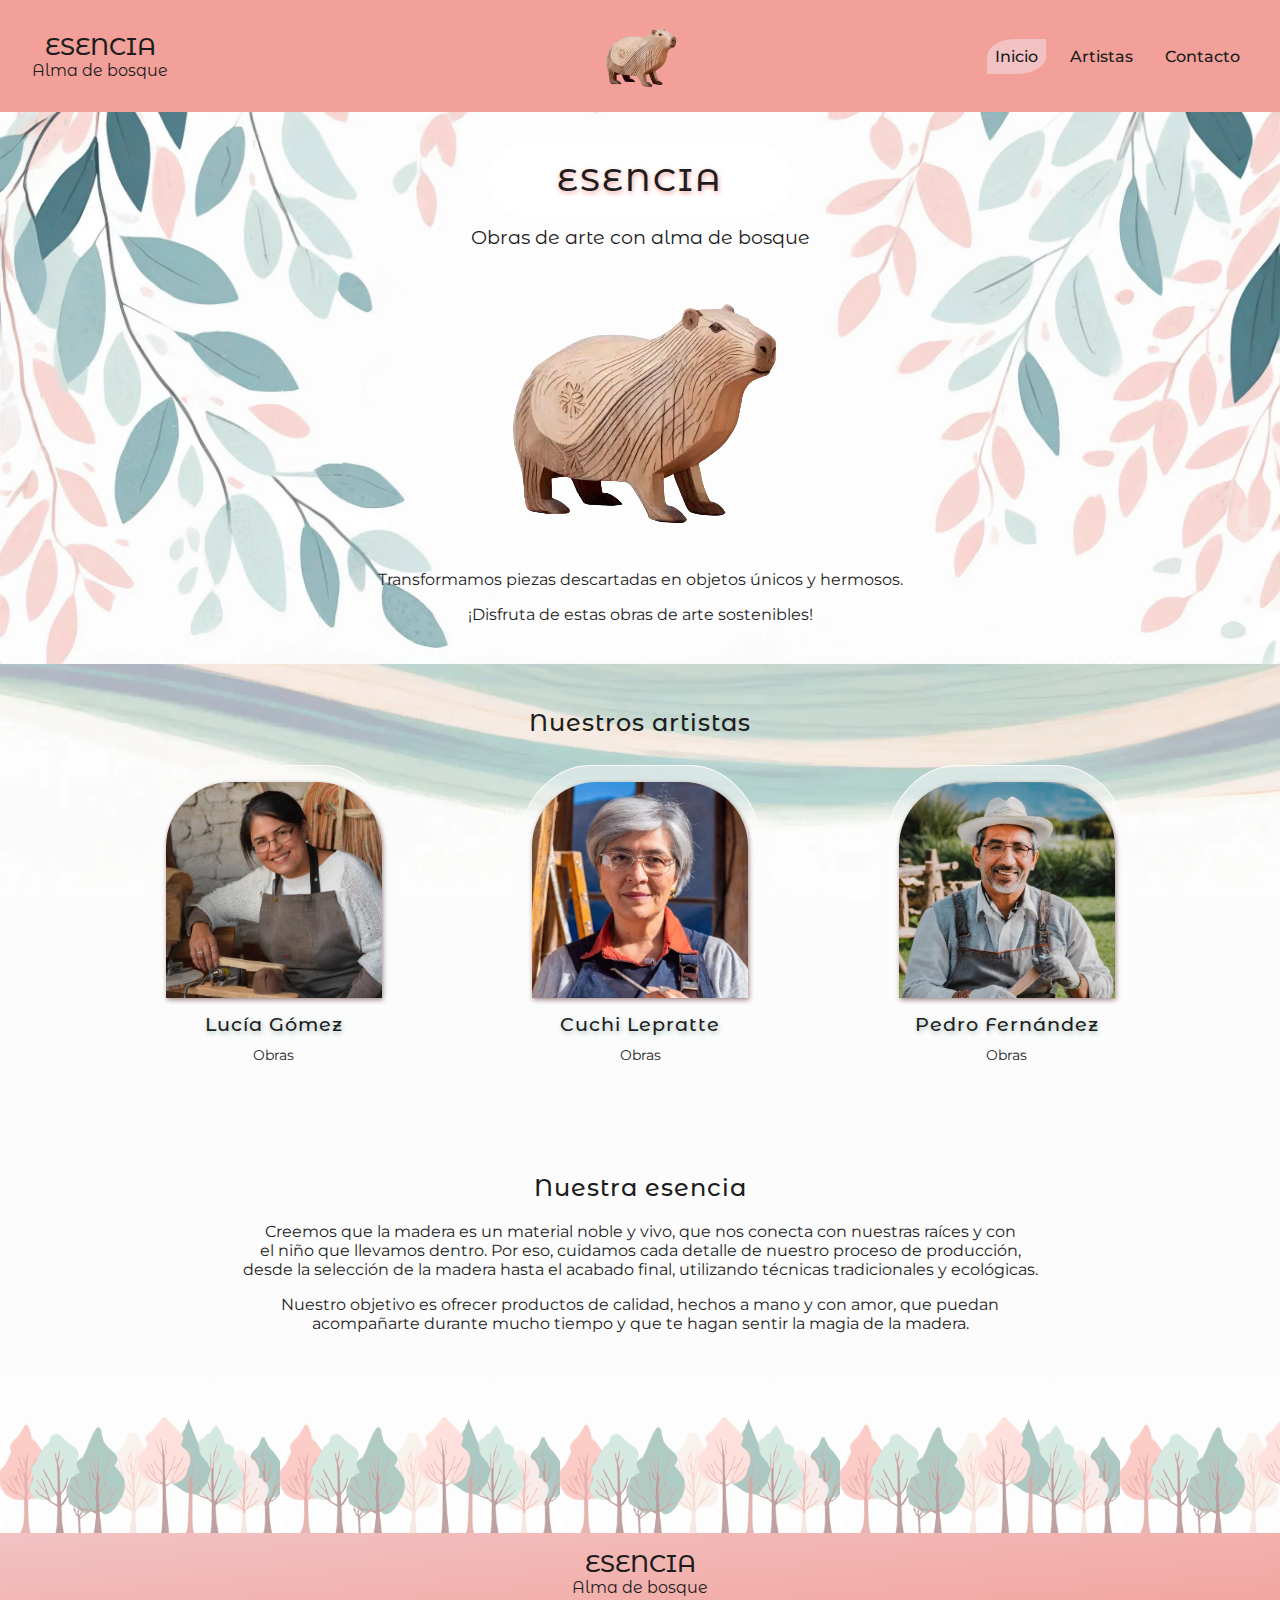
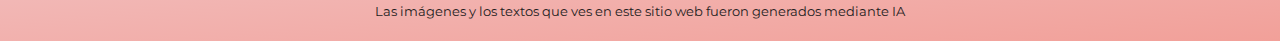
==== commit 6ee598a5: "Optimización de imágenes" ====
--- a/index.html
+++ b/index.html
@@ -22,7 +22,7 @@
   <link rel="preconnect" href="https://fonts.googleapis.com">
   <link rel="preconnect" href="https://fonts.gstatic.com" crossorigin>
   <link
-    href="https://fonts.googleapis.com/css2?family=Montserrat+Alternates:ital,wght@0,100;0,200;0,300;0,400;0,500;0,600;0,700;0,800;0,900;1,100;1,200;1,300;1,400;1,500;1,600;1,700;1,800;1,900&family=Montserrat:ital,wght@0,100..900;1,100..900&display=swap"
+    href="https://fonts.googleapis.com/css2?family=Montserrat+Alternates:wght@400;500&family=Montserrat:ital@0;1&display=swap"
     rel="stylesheet">
   <!-- CSS -->
   <link rel="stylesheet" href="./css/style.css">
@@ -38,7 +38,7 @@
       </a>
     </div>
     <!-- Carpincho - Visible solo en md -->
-    <img class="nav-carpincho" src="./assets/img/carpincho2.png" alt="Carpincho de madera">
+    <img class="nav-carpincho" src="./assets/img/carpincho2.webp" alt="Carpincho de madera">
     <!-- Encabezado - Menú -->
     <div class="nav-menu-box">
       <input type="checkbox" id="menu" class="nav-menu-show">
@@ -79,7 +79,7 @@
       <!-- Logo - Presentación -->
       <h1 class="index-hero-marca">ESENCIA</h1>
       <p class="index-hero-slogan">Obras de arte con alma de bosque</p>
-      <img src="./assets/img/carpincho2.png" alt="Carpincho de madera" class="index-hero-img">
+      <img src="./assets/img/carpincho2.webp" alt="Carpincho de madera" class="index-hero-img">
       <p>Transformamos piezas descartadas en objetos únicos y hermosos.</p>
       <p>¡Disfruta de estas obras de arte sostenibles!</p>
     </section>
@@ -90,7 +90,7 @@
       <div class="artistas-container">
         <div class="artista">
           <a href="./pages/luciagomez.html">
-            <img src="./assets/artistas/artistaLuciaGomez.png" class="artista-img"
+            <img src="./assets/artistas/artistaLuciaGomez.webp" class="artista-img"
               alt="Retrato de la artista Lucía Gómez">
             <h3 class="artista-nombre">Lucía Gómez</h3>
             <span class="artista-ver">Obras <i class="bi bi-arrow-right-circle"></i></span>
@@ -98,7 +98,7 @@
         </div>
         <div class="artista">
           <a href="./pages/cuchilepratte.html">
-            <img src="./assets/artistas/artistaCuchiLepratte.png" class="artista-img"
+            <img src="./assets/artistas/artistaCuchiLepratte.webp" class="artista-img"
               alt="Retrato de la artista Cuchi Lepratte">
             <h3 class="artista-nombre">Cuchi Lepratte</h3>
             <span class="artista-ver">Obras <i class="bi bi-arrow-right-circle"></i></span>
@@ -106,7 +106,7 @@
         </div>
         <div class="artista">
           <a href="./pages/pedrofernandez.html ">
-            <img src="./assets/artistas/artistaPedroFernandez.png" class="artista-img" alt="Retrato de Pedro Fernández">
+            <img src="./assets/artistas/artistaPedroFernandez.webp" class="artista-img" alt="Retrato de Pedro Fernández">
             <h3 class="artista-nombre">Pedro Fernández</h3>
             <span class="artista-ver">Obras <i class="bi bi-arrow-right-circle"></i></span>
           </a>
--- a/css/style.css
+++ b/css/style.css
@@ -1,5 +1,6 @@
 @charset "UTF-8";
-/* Variables */
+/* Variables *
+
 /* Colores */
 /* Fuentes */
 /* Sombras */
@@ -231,7 +232,7 @@
 }
 .footer-arboleda {
   height: 10em;
-  background-image: url(../assets/img/arboles.png);
+  background-image: url(../assets/img/arboles.webp);
   background-size: contain;
   background-repeat: repeat;
 }
@@ -257,7 +258,7 @@
 /* Fin Footer */
 /* Index */
 .index-hero {
-  background-image: url(../assets/img/fondoRamas.png);
+  background-image: url(../assets/img/fondoRamas.webp);
   background-size: cover;
   background-position: bottom;
   text-align: center;
@@ -287,7 +288,7 @@
 
 /* fin Index-Main */
 .artistas {
-  background-image: url(../assets/img/fondoMadera.jpg);
+  background-image: url(../assets/img/fondoMadera.webp);
   background-size: cover;
   background-attachment: fixed;
   background-position: center;
@@ -327,7 +328,7 @@
 /* fin Index - Nuestra esencia */
 /* Páginas artistas */
 .artista-hero {
-  background-image: url(../assets/img/fondoHojas.png);
+  background-image: url(../assets/img/fondoHojas.webp);
   background-size: cover;
 }
 .artista-hero .artista {
@@ -470,7 +471,7 @@
 /* Fin Página Artistas */
 /* Página Contacto */
 .contacto {
-  background-image: url(../assets/img/fondoRamas.png);
+  background-image: url(../assets/img/fondoRamas.webp);
   background-size: contain;
   background-repeat: no-repeat;
   display: flex;
